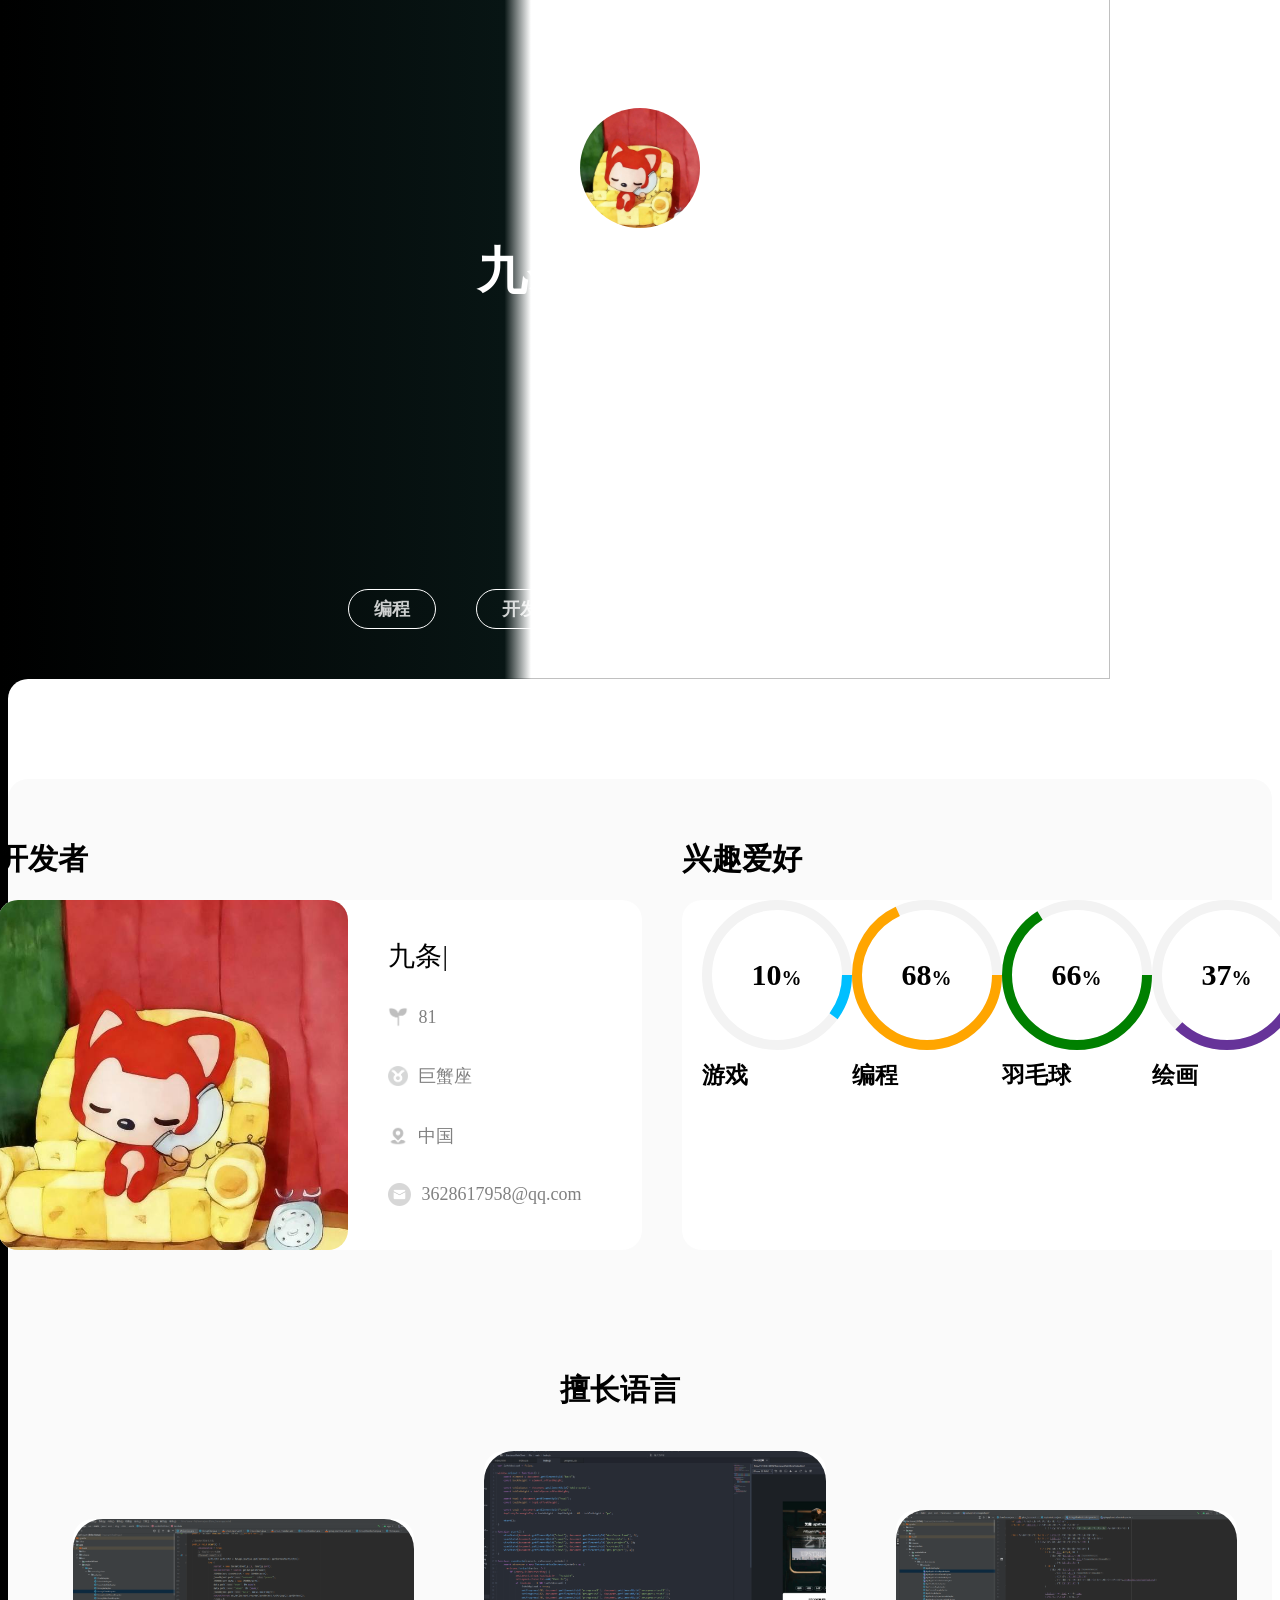
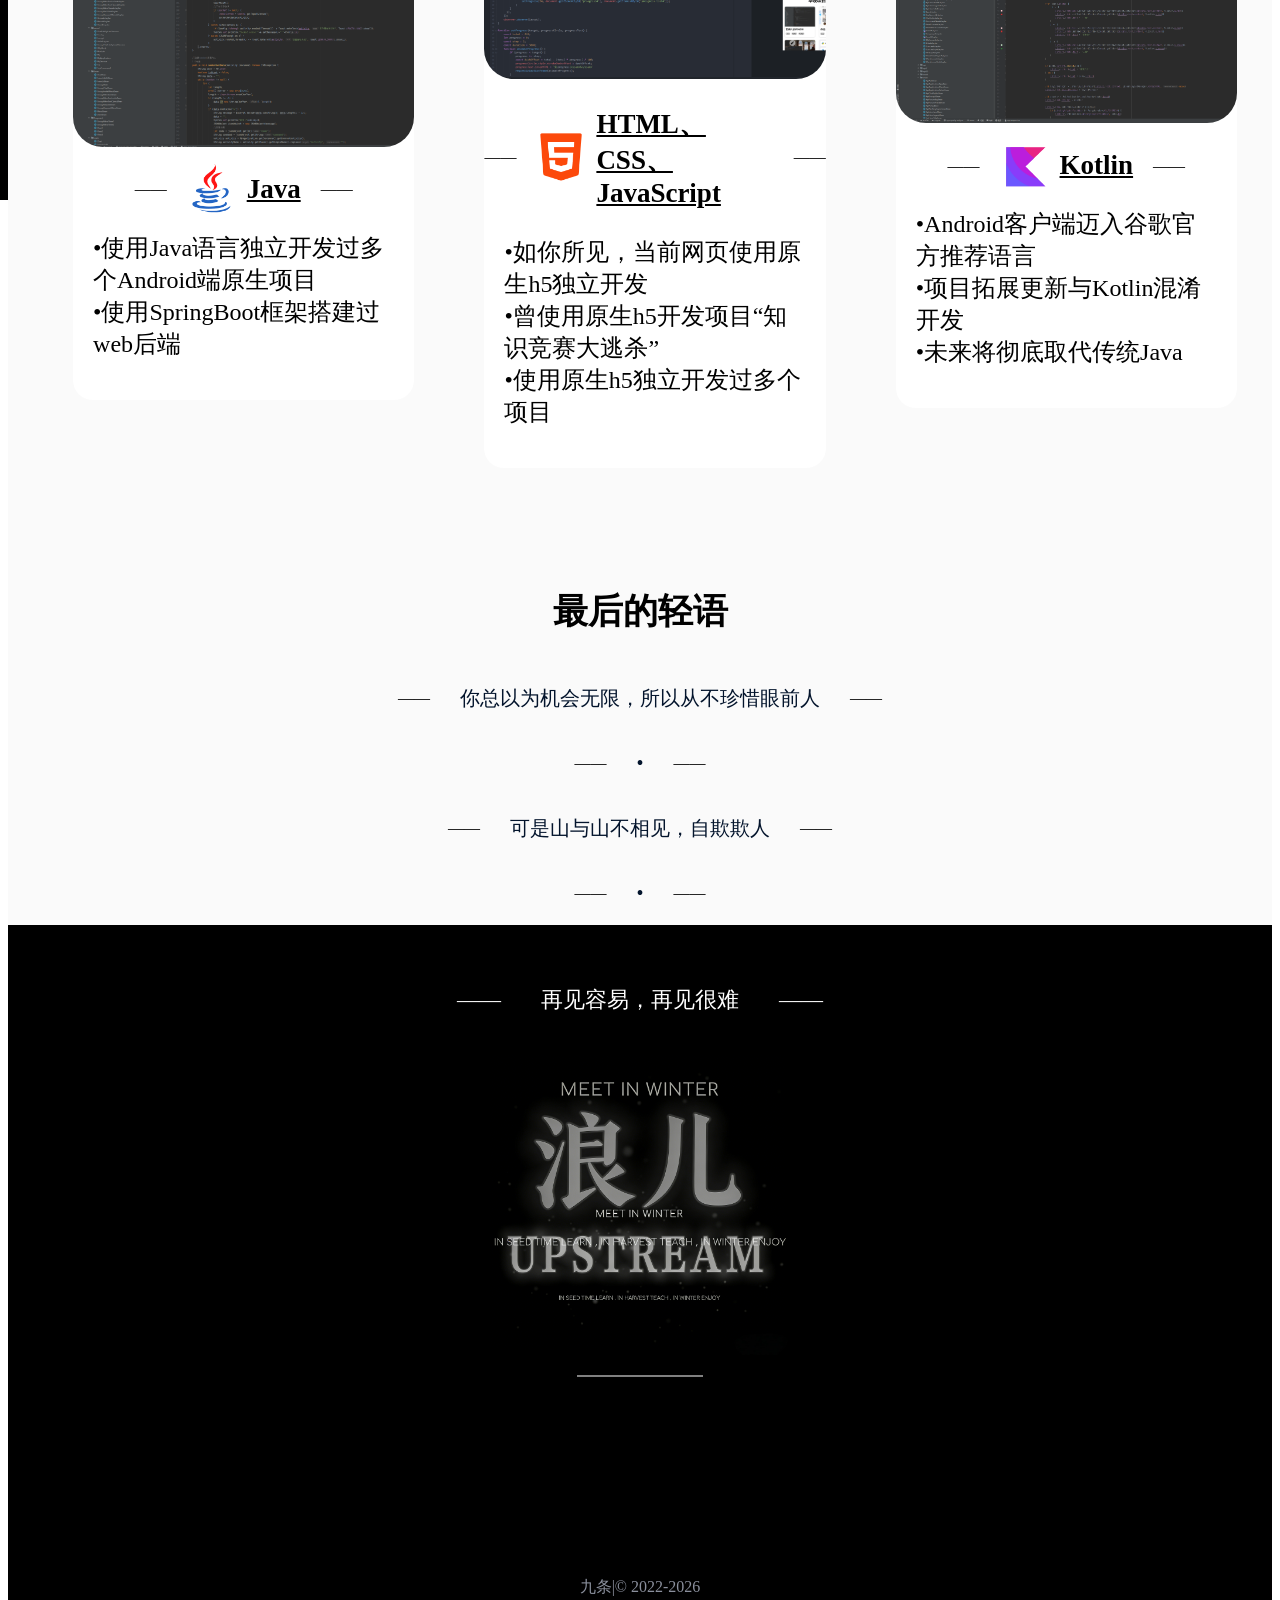
==== index.html @ e0dfeb49 "Add files via upload" ====
<!DOCTYPE html>
<!-- saved from url=(0075)file:///C:/Users/LX/Desktop/%E4%B8%AA%E4%BA%BA%E4%B8%BB%E9%A1%B5/index.html -->
<html><head><meta http-equiv="Content-Type" content="text/html; charset=UTF-8">
		
		<title>九条|</title>
		<link type="text/css" href="./index_files/index.css" rel="stylesheet">
		<link type="text/css" href="./index_files/progress.css" rel="stylesheet">
		<link type="text/css" href="./index_files/load.css" rel="stylesheet">
		<script src="./index_files/index.js"></script>
	</head>
	<body style="overflow: visible;">
		<div class="container" id="loadSpace" style="visibility: hidden;">
			<div class="loading"><i></i><i></i><i></i><i></i></div>
		</div>
		<div class="image-container">
			<div id="back-space"></div>
			<img src="./index_files/back_le.png" id="back" style="height: 1098px; margin-top: -219.6px;">
		</div>
		<div class="content">
			<!--top space-->
			<div class="content-space" id="top1">
				<div class="content-space" id="t">
					<img src="./index_files/my.jpg" id="icon">
					<p class="title">九条| upstream</p>
					<div class="divider"></div>
					<p class="description">保持沉默和你的优雅</p>
					<div class="divider"></div>
					<p class="description">欢迎到来</p>
				</div>
			</div>
			<!--content space-->
			<div class="content-space" id="top2">
				<div id="table-space">
					<div class="table-space">
						<p class="table">编程</p>
					</div>
					<div class="table-space">
						<p class="table">开发</p>
					</div>
					<div class="table-space">
						<p class="table">运维</p>
					</div>
					<div class="table-space">
						<p class="table">教学</p>
					</div>
					<div class="table-space">
						<p class="table">IT</p>
					</div>
				</div>
				<!--card space-->
				<div id="main-space">
					<!-- <p class="main-title" id="main-1">毕设项目</p>
					<div class="project-space" id="main-2">
						<div class="project-card" onclick="project1()">
							<img src="img/project1.png" class="project-img"/>
							<p class="project-description">艺南 Upstream</p>
							<div class="project-table-space">
								<div class="project-table">
									<p class="project-language">Java</p>
								</div>
								<div class="project-table">
									<p class="project-language">Netty</p>
								</div>
								<div class="project-table">
									<p class="project-language">Flutter</p>
								</div>
							</div>
						</div>
						<div class="project-card" onclick="project2()">
							<img src="img/project2.jpg" class="project-img"/>
							<p class="project-description">水仙 Narcissus</p>
							<div class="project-table-space">
								<div class="project-table">
									<p class="project-language">Java</p>
								</div>
								<div class="project-table">
									<p class="project-language">PHP</p>
								</div>
								<div class="project-table">
									<p class="project-language">Swoole</p>
								</div>
								<div class="project-table">
									<p class="project-language">Android</p>
								</div>
							</div>
						</div>
						<div class="project-card" onclick="project3()">
							<img src="img/project3.jpg" class="project-img"/>
							<p class="project-description">老王岛 Game</p>
							<div class="project-table-space">
								<div class="project-table">
									<p class="project-language">C++</p>
								</div>
								<div class="project-table">
									<p class="project-language">UE4</p>
								</div>
								<div class="project-table">
									<p class="project-language">Java</p>
								</div>
								<div class="project-table">
									<p class="project-language">Netty</p>
								</div>
							</div>
						</div>
						<div class="project-card" onclick="project4()">
							<img src="img/project4.jpg" class="project-img"/>
							<p class="project-description">JieDanHome</p>
							<div class="project-table-space">
								<div class="project-table">
									<p class="project-language">Java</p>
								</div>
								<div class="project-table">
									<p class="project-language">PHP</p>
								</div>
								<div class="project-table">
									<p class="project-language">Swoole</p>
								</div>
								<div class="project-table">
									<p class="project-language">Android</p>
								</div>
							</div>
						</div>
					</div> -->
					<!--developer and hobby space-->
					<div id="developer-space" class="fade-in" style="visibility: visible;">
						<div id="developer-row-space">
							<!-- developer -->
							<div class="developer-column-sapce">
								<p class="card-text">开发者</p>
								<div class="developer-row" id="developer-data-card">
									<img src="./index_files/my.jpg" id="head">
									<div class="developer-column slideInOut-amin" id="developer-data">
										<p class="developer-name">九条|</p>
										<div class="developer-data-space">
											<img src="./index_files/age.png" class="developer-data-img">
											<p class="developer-data-text">81</p>
										</div>
										<div class="developer-data-space">
											<img src="./index_files/moon.png" class="developer-data-img">
											<p class="developer-data-text">巨蟹座</p>
										</div>
										<div class="developer-data-space">
											<img src="./index_files/address.png" class="developer-data-img">
											<p class="developer-data-text">中国</p>
										</div>
										<div class="developer-data-space">
											<img src="./index_files/mail.png" class="developer-data-img2">
											<p class="developer-data-text">3628617958@qq.com</p>
										</div>
									</div>
								</div>
							</div>
							<div id="view1"></div>
							<!-- hobby -->
							<div class="developer-column-sapce">
								<p class="card-text">兴趣爱好</p>
								<div class="hobby-data" id="hobby-data">
									<div class="box">
										<div class="percent" id="p1" onclick="p1()">
											<svg>
												<circle cx="70" cy="70" r="70"></circle>
												<circle cx="70" cy="70" r="70" id="proagress1" style="stroke-dashoffset: 396;"></circle>
											</svg>
											<div class="number">
												<h2 id="proagress-text1">10<span>%</span></h2>
											</div>
										</div>
										<h2 class="text">游戏</h2>
									</div>
									<div class="box">
										<div class="percent" id="p2" onclick="p2()">
											<svg>
												<circle cx="70" cy="70" r="70"></circle>
												<circle cx="70" cy="70" r="70" id="proagress2" style="stroke-dashoffset: 140.8;"></circle>
											</svg>
											<div class="number">
												<h2 id="proagress-text2">68<span>%</span></h2>
											</div>
										</div>
										<h2 class="text">编程</h2>
									</div>
									<div class="box">
										<div class="percent" id="p3" onclick="p3()">
											<svg>
												<circle cx="70" cy="70" r="70"></circle>
												<circle cx="70" cy="70" r="70" id="proagress3" style="stroke-dashoffset: 149.6;"></circle>
											</svg>
											<div class="number">
												<h2 id="proagress-text3">66<span>%</span></h2>
											</div>
										</div>
										<h2 class="text">羽毛球</h2>
									</div>
									<div class="box">
										<div class="percent" id="p4" onclick="p4()">
											<svg>
												<circle cx="70" cy="70" r="70"></circle>
												<circle cx="70" cy="70" r="70" id="proagress4" style="stroke-dashoffset: 277.2;"></circle>
											</svg>
											<div class="number">
												<h2 id="proagress-text4">37<span>%</span></h2>
											</div>
										</div>
										<h2 class="text">绘画</h2>
									</div>
								</div>
							</div>
						</div>
					</div>
					<div id="language-top"><p class="card-text">擅长语言</p></div>
					<div id="developer-space3">
						<!--language space-->
						<div class="language-row fade-in" id="language1" style="visibility: visible;">
							<div id="view2"></div>
							<div class="language-card">
								<img src="./index_files/java_project.png" class="language-project">
								<div class="language-space">
									<p>——</p>
									<img src="./index_files/java.png" class="language-img">
									<p class="underline">Java</p>
									<p>——</p>
								</div>
								<p class="language-content">•使用Java语言独立开发过多个Android端原生项目<br>•使用SpringBoot框架搭建过web后端<br></p>
							</div>
							<div class="language-card">
								<img src="./index_files/html_project.png" class="language-project">
								<div class="language-space">
									<p>——</p>
									<img src="./index_files/html.png" class="language-img">
									<p class="underline">HTML、CSS、JavaScript</p>
									<p>——</p>
								</div>
								<div class="language-content-space">
									<p class="language-content">•如你所见，当前网页使用原生h5独立开发<br>•曾使用原生h5开发项目“知识竞赛大逃杀”<br>•使用原生h5独立开发过多个项目</p>
								</div>
							</div>
							<div class="language-card">
								<img src="./index_files/kotlin_project.jpg" class="language-project">
								<div class="language-space">
									<p>——</p>
									<img src="./index_files/kotlin.png" class="language-img">
									<p class="underline">Kotlin</p>
									<p>——</p>
								</div>
								<div class="language-content-space">
									<p class="language-content">•Android客户端迈入谷歌官方推荐语言<br>•项目拓展更新与Kotlin混淆开发<br>•未来将彻底取代传统Java</p>
								</div>
							</div>
						</div>
						<div style="margin-top: 60px;"></div>
						<!--experienced space-->
						
						<div id="experienced">
							
						</div>
						<p class="main-title">最后的轻语</p>
						<div class="language-space">
							<p>——</p>
							<p class="bottom-text">你总以为机会无限，所以从不珍惜眼前人</p>
							<p>——</p>
						</div>
						<div class="language-space">
							<p>——</p>
							<p class="bottom-text">•</p>
							<p>——</p>
						</div>
						<div class="language-space">
							<p>——</p>
							<p class="bottom-text">可是山与山不相见，自欺欺人</p>
							<p>——</p>
						</div>
						<div class="language-space">
							<p>——</p>
							<p class="bottom-text">•</p>
							<p>——</p>
						</div>
					</div>
					<div id="bottom-space">
						<div class="language-space">
							<p class="neon">——</p>
							<p class="neon">再见容易，再见很难</p>
							<p class="neon">——</p>
						</div>
						<img src="./index_files/le.png" id="bottom-img">
						<div class="divider"></div>
						<p class="bottom-text-2">九条|©️ 2022-2026</p>
					</div>
				</div>
			</div>
		</div>
	
</body></html>
---- index_files/index.css ----
vip
升级VIP
畅享AI智能解题特权
了解详情
聊天历史记录

暂无会话历史记录哦～

打开大学搜题酱APP在 「我的」页
点击「电脑端扫码」
下载大学搜题酱App
帮助
body {
	width: 100%;
	margin: 0;
	padding: 0;
	overflow: hidden;
}
.image-container {
	position: absolute;
	width: 100%;
	top: 0;
	left: 0;
	z-index: -1;
	display: flex;
}
.image-container img {
	width: 80%;
	height: auto;
}
#back-space {
	background: linear-gradient(to right, black, #081514 95%, rgba(12, 17, 16, 0));
	width: 50%;
	height: 200vh;
	margin-right: -100px;
	z-index: 0;
}
#top-title {
	color: white;
	font-size: 80px;
	margin-left: 50px;
	margin-top: 50px;
	font-weight: 500;
}
.content {
	width: 100%;
	display: flex;
	justify-content: center;
	align-items: center;
	flex-direction: column;
}
.content-space {
	width: 100%;
	display: flex;
	justify-content: center;
	align-items: center;
	flex-direction: column;
}
#icon {
	width: 120px;
	height: 120px;
	border-radius: 60px;
	margin-top: 100px;
	transition: transform 0.3s ease;
}
#icon:hover {
	transform: scale(1.2);
}
.title {
	color: white;
	font-size: 50px;
	font-weight: 700;
	margin-top: 10px;
	margin-bottom: 20px;
}
.table {
	color: rgba(255, 255, 255, 0.8);
	font-size: 18px;
	font-weight: 700;
	margin-left: 25px;
	margin-right: 25px;
	margin-top: 7px;
	margin-bottom: 7px;
}
.divider {
    height: 2px;
    background-color: rgba(255, 255, 255, 0.5);
    width: 10%;
	margin: 20px;
}
.description {
	color: rgba(255, 255, 255, 0.8);
	font-size: 18px;
}
#top2 {
	margin-top: 40px;
}
#main-space {
	width: 100%;
	height: 2500px;
	background-color: white;
	display: flex;
	align-items: center;
	flex-direction: column;
	margin-top: 30px;
	border-radius: 20px;
}
.table-space {
    border: 1.5px solid white;
    background-color: rgba(255, 255, 255, 0);
    border-radius: 50px;
	margin: 20px;
	transition: transform 0.3s ease;
	cursor: pointer;
}
.table-space:hover {
	transform: scale(1.2);
}
#table-space {
	display: flex;
	animation: fade-in 0.7s ease forwards;
}
.main-title {
	color: black;
	font-size: 35px;
	font-weight: 700;
	margin-bottom: 30px;
	margin-top: 50px;
}
.project-space {
	width: 100%;
	display: flex;
	justify-content: space-around;
	margin-bottom: 50px;
}
.project-card {
	width: 20%;
	border-radius: 20px;
	box-shadow: 0 1px 10px 1px rgba(0, 0, 0, 0.2);
	display: flex;
	flex-direction: column;
	margin-top: 40px;
	transition: box-shadow 0.3s ease, transform 0.3s ease;
	cursor: pointer;
}
.project-card:hover {
	box-shadow: 0 4px 30px 1px rgba(0, 0, 0, 0.2);
	transform: translateY(-5px);
}
.project-img {
	border-radius: 20px 20px 0px 0px;
}
.project-description {
	color: black;
	font-size: 24px;
	font-weight: 600;
	margin-top: 10px;
	margin-left: 15px;
	margin-bottom: 15px;
}
.project-table-space {
	display: flex;
	flex-direction: row;
	margin-bottom: 20px;
	margin-left: 5px;
	margin-right: 10px;
}
.project-table {
	border-radius: 30px;
	margin: 7px;
	background-color: lightgrey;
}
.project-language {
	color: black;
	font-size: 15px;
	margin-top: 5px;
	margin-bottom: 5px;
	margin-left: 10px;
	margin-right: 10px;
}
#developer-space {
	width: 100%;
	background-color: #FAFAFA;
	display: flex;
	align-items: center;
	flex-direction: column;
	margin-top: 100px;
	border-radius: 20px;
	visibility: hidden;
}
.developer-space {
	background-color: white;
	display: flex;
	align-items: center;
	flex-direction: column;
	border-radius: 20px;
	padding-left: 30px;
	padding-right: 30px;
	padding-top: 20px;
	padding-bottom: 20px;
}
.developer-column {
	width: 100%;
	display: flex;
	flex-direction: column;
	border-radius: 20px;
	margin-left: 40px;
	margin-right: 60px;
}
#developer-data {
	z-index: 0;
	opacity: 0;
}
.slideInOut-amin {
	animation: slideInOut 2s ease forwards;
}
@keyframes slideInOut {
	0% {
		transform: translateX(-100%);
	}
	50% {
		transform: translateX(-100%);
		opacity: 0;
	}
	100% {
		opacity: 1;
		transform: translateX(0);
	}
}
.developer-row {
	width: 100%;
	display: flex;
	align-items: center;
	flex-direction: row;
	border-radius: 20px;
}
#developer-data-card {
	border-radius: 20px;
	background-color: white;
}
#developer-row-space {
	width: 100%;
	display: flex;
	align-items: center;
	flex-direction: row;
	justify-content: center;
	margin-top: 40px;
}
.developer-column-sapce {
	display: flex;
	flex-direction: column;
	margin-left: 40px;
}
#head {
	width: 350px;
	height: 350px;
	border-radius: 20px;
	z-index: 1;
	transition: transform 0.3s ease;
}
#head:hover {
	transform: scale(1.05);
}
.developer-name {
	color: black;
	font-size: 27px;
	font-weight: 500;
	margin-top: 10px;
	margin-bottom: 15px;
}
.developer-data {
	display: flex;
	width: 100%;
	justify-content: center;
}
.developer-data-img {
	width: 20px;
	height: 20px;
	z-index: 2;
}
.developer-data-img2 {
	width: 23px;
	height: 23px;
}
.developer-data-space {
	display: flex;
	align-items: center;
}
.developer-data-text {
	color: gray;
	font-size: 18px;
	margin-left: 10px;
	user-select: text;
}
.developer-data-break {
	color: gray;
	font-size: 25px;
	margin-left: 20px;
	margin-right: 20px;
}
.card-space {
	width: 100%;
	display: flex;
	border-radius: 8px;
}
.card-text {
	color: black;
	font-size: 30px;
	font-weight: 600;
	margin-top: 20px;
	margin-right: 40px;
	margin-bottom: 20px;
}
@keyframes slideIn {
	0% {
		transform: translateY(50%);
	}
	100% {
		transform: translateY(0);
	}
}
@keyframes fade-in {
	0% {
		opacity: 0;
		transform: translateY(50px);
	}
	50% {
		opacity: 0;
		transform: translateY(50px);
	}
	100% {
		opacity: 1;
		transform: translateY(0);
	}
}
.fade-in {
	transform: translateY(50px);
	animation: fade-in 1s ease forwards;
}
#t{
	animation: slideIn 0.5s ease-in-out;
}
#main-1, #main-2, #main-3 {
	animation: fade-in 1s ease forwards;
}
#developer-load {
	visibility: hidden;
}
#developer-space3 {
	width: 100%;
	display: flex;
	align-items: center;
	flex-direction: column;
	background-color: #FAFAFA;
}
.hobby-data {
	display: flex;
	justify-content: space-around;
	height: 350px;
	background-color: white;
	border-radius: 20px;
	padding-left: 20px;
	padding-right: 20px;
}
.circle-amin {
	position: absolute;
    width:80vw;
    height: 80vw;
    background-color: #F1F8E9;
    border-radius: 50%;
    animation: c-amin 2s ease-out infinite;
	z-index: -1;
}
 @keyframes c-amin {
    0%  { transform: scale(0);   opacity: 0;  }
    50% { opacity: 1;   }
    100% { transform: scale(1);  opacity: 0;  }
}
#language-top {
	width: 100%;
	background-color: #FAFAFA;
	display: flex;
	padding-top: 100px;
	justify-content: center;
}
.language-row {
	width: 100%;
	display: flex;
	align-items: center;
	flex-direction: row;
	justify-content: space-around;
	visibility: hidden;
}
.language-card {
	width: 27%;
	background-color: white;
	border-radius: 20px;
	display: flex;
	flex-direction: column;
	margin: 20px;
	transition: transform 0.3s ease;
}
.language-card:hover {
	transform: scale(1.05);
}
.underline {
	text-decoration: underline;
	color: black;
	font-size: 27px;
	margin-left: 10px;
	font-weight: 600;
	margin-right: 20px;
}
.language-img {
	width: 50px;
	height: 50px;
	margin-left: 20px;
}
.language-space {
	width: 100%;
	display: flex;
	align-items: center;
	justify-content: center;
}
.language-project {
	border-radius: 30px;
}
.language-content {
	color: black;
	font-size: 24px;
	font-weight: 400;
	margin-top: 0px;
	margin-left: 20px;
	margin-right: 20px;
	margin-bottom: 40px;
}
.language-content-space {
	width: 100%;
	display: flex;
}
.experienced-space {
	width: 87%;
	display: flex;
}
.experienced-content {
	color: black;
	font-size: 20px;
	font-weight: 500;
	margin-left: 20px;
	margin-right: 20px;
}
#experienced {
	width: 100%;
	background-color: white;
	margin-top: -10px;
	display: flex;
	justify-content: center;
}
#experienced-space {
	width: 30%;
	display: flex;
	flex-direction: column;
	visibility: hidden;
	margin-top: 70px;
}
#line {
	width: 3px;
	height: 1730px;
	background-color: grey;
	margin-left: 8px;
	position: absolute;
}
.diamond {
	position: relative;
	width: 40px;
	height: 40px;
	background-color: white;
	margin-left: -10px;
}
.diamond::before {
	content: '';
	position: absolute;
	top: 50%;
	left: 50%;
	width: 22px;
	height: 22px;
	background-color: orange;
	transform: translate(-50%, -50%) rotate(45deg);
}
#experienced-content-space {
	display: flex;
}
#experienced-space-right {
	width: 100%;
	display: flex;
	flex-direction: column;
}
.experienced-content-space {
	width: 100%;
	background-color: #f3f3f3;
	margin-left: 20px;
	margin-top: 50px;
	border-radius: 20px;
	margin-bottom: 40px;
}
.experienced-space-right {
	display: flex;
	flex-direction: column;
}
.experienced-space-content {
	display: flex;
}
#card-space {
	background-color: white;
	border-radius: 10px;
	display: flex;
	justify-content: center;
	align-items: center;
}
#card-text {
	color: black;
	font-size: 30px;
	font-weight: 600;
	margin-top: 15px;
	margin-right: 40px;
	margin-bottom: 15px;
	margin-left: 40px;
}
.neon {
	color: white;
	font-size: 22px;
	-webkit-animation: shining 0.5s alternate infinite;
	animation: shining 0.5s alternate infinite;
	margin-top: 60px;
	text-align: center;
	margin-left: 20px;
	margin-right: 20px;
	margin-bottom: 40px;
}
@-webkit-keyframes shining {
	from {
		text-shadow: 0 0 10px white, 0 0 20px white, 0 0 30px white, 0 0 40px skyblue, 0 0 50px skyblue, 0 0 60px skyblue;
	}

	to {
		text-shadow: 0 0 5px white, 0 0 10px white, 0 0 15px white, 0 0 20px skyblue, 0 0 25px skyblue, 0 0 30px skyblue;
	}
}
#bottom-space {
	width: 100%;
	background-color: black;
	display: flex;
	justify-content: center;
	flex-direction: column;
	align-items: center;
}
.bottom-text {
	font-size: 20px;
	color: #03142c;
	font-weight: 500;
	margin-left: 30px;
	margin-right: 30px;
}
.bottom-text-2 {
	color: #8a8f9c;
	font-size: 16px;
	font-weight: 500;
	margin: auto;
	margin-bottom: 10px;
	margin-top: 180px;
}
#bottom-icp {
	width: 100%;
	display: flex;
	margin-bottom: 70px;
	align-items: center;
	justify-content: center;
}
#bottom-img {
	width: 300px;
}
#bottom-img-2 {
	width: 20px;
}
#bottom-text-2{
	color: #fff;
	font-size: 16px;
	margin-left: 10px;
}
---- index_files/progress.css ----
vip
升级VIP
畅享AI智能解题特权
了解详情
聊天历史记录

暂无会话历史记录哦～

打开大学搜题酱APP在 「我的」页
点击「电脑端扫码」
下载大学搜题酱App
帮助
.box {
	position: relative;
	display: flex;
	justify-content: center;
	flex-direction: column;
	align-items: center;
	margin: 20px;
}
.box .percent {
	position: relative;
	width: 150px;
	height: 150px;
	cursor: pointer;
}
.box .percent svg {
	position: relative;
	width: 150px;
	height: 150px;
}
.box .percent svg circle {
	width: 150px;
	height: 150px;
	stroke-width: 10;
	fill: none;
	stroke: 10;
	transform: translate(5px, 5px);
	stroke-dasharray: 440;
	stroke-dashoffset: 440;
}
#p1 {
	stroke: deepskyblue;
}
#p2 {
	stroke: orange;
}
#p3 {
	stroke: green;
}
#p4 {
	stroke: rebeccapurple;
}
.box .percent svg circle:nth-child(1) {
	stroke-dashoffset: 0;
	stroke: #f3f3f3;
}
#proagress1 {
	stroke-dashoffset: calc(440 - (440 * 40) / 100);
}
#proagress2 {
	stroke-dashoffset: calc(440 - (440 * 82) / 100);
}
#proagress3 {
	stroke-dashoffset: calc(440 - (440 * 70) / 100);
}
#proagress4 {
	stroke-dashoffset: calc(440 - (440 * 54) / 100);
}
.box .percent .number {
	position: absolute;
	top: 0;
	left: 0;
	width: 100%;
	height: 100%;
	display: flex;
	justify-content: center;
	align-items: center;
	color: black;
}
.box .percent .number h2 {
	font-size: 30px;
}
.box .percent .number span {
	font-size: 20px;
}
.box .text {
	margin-top: 10px;
	font-size: 23px;
	font-weight: 600;
}
---- index_files/load.css ----
vip
升级VIP
畅享AI智能解题特权
了解详情
聊天历史记录

暂无会话历史记录哦～

打开大学搜题酱APP在 「我的」页
点击「电脑端扫码」
下载大学搜题酱App
帮助
.loading {
	width: 20px;
	height: 20px;
  transform: rotate(45deg);
  animation: loading-ani1 4s cubic-bezier(0.165, 0.84, 0.44, 1) infinite;
}
.loading i {
  width: 20px;
  height: 20px;
  display: inline-block;
  border-radius: 0.3rem;
  position: absolute;
}
.loading i:nth-child(1) {
  background: #ef5350;
  transform: translate(0, 0);
  animation: loading-ani2 4s ease-in-out infinite;
}
.loading i:nth-child(2) {
  background: #42a5f5;
  transform: rotate(90deg) translate(0, 0);
  animation: loading-ani3 6s ease-in-out infinite;
}
.loading i:nth-child(3) {
  background: #ffca28;
  transform: rotate(180deg) translate(0, 0);
  animation: loading-ani4 8s ease-in-out infinite;
}
.loading i:nth-child(4) {
  background: #5c6bc0;
  transform: rotate(270deg) translate(0, 0);
  animation: loading-ani5 10s ease-in-out infinite;
}
@keyframes loading-ani1 {
  25% {
    transform: rotate(135deg);
  }
  50% {
    transform: rotate(225deg);
  }
  75% {
    transform: rotate(315deg);
  }
  100% {
    transform: rotate(405deg);
  }
}
@keyframes loading-ani2 {
  17.5%,
  25%,
  42.5%,
  50%,
  67.5%,
  75%,
  92.5%,
  100% {
    transform: translate(0, 0);
  }
  12.5%,
  37.5%,
  62.5%,
  87.5% {
    transform: translate(0, 40px);
  }
}
@keyframes loading-ani3 {
  17.5%,
  25%,
  42.5%,
  50%,
  67.5%,
  75%,
  92.5%,
  100% {
    transform: rotate(90deg) translate(0, 0);
  }
  12.5%,
  37.5%,
  62.5%,
  87.5% {
    transform: rotate(90deg) translate(0, 40px);
  }
}
@keyframes loading-ani4 {
  17.5%,
  25%,
  42.5%,
  50%,
  67.5%,
  75%,
  92.5%,
  100% {
    transform: rotate(180deg) translate(0, 0);
  }
  12.5%,
  37.5%,
  62.5%,
  87.5% {
    transform: rotate(180deg) translate(0, 40px);
  }
}
@keyframes loading-ani5 {
  17.5%,
  25%,
  42.5%,
  50%,
  67.5%,
  75%,
  92.5%,
  100% {
    transform: rotate(270deg) translate(0, 0);
  }
  12.5%,
  37.5%,
  62.5%,
  87.5% {
    transform: rotate(270deg) translate(0, 40px);
  }
}
.container {
	width: 100%;
	height: 100%;
	position: absolute;
	top: 50%;
	left: 50%;
	transform: translate(-50%, -50%);
	z-index: 2;
	background-color: white;
	display: flex;
	justify-content: center;
	align-items: center;
}
/* LESS MATERIAL COLOR VARs */
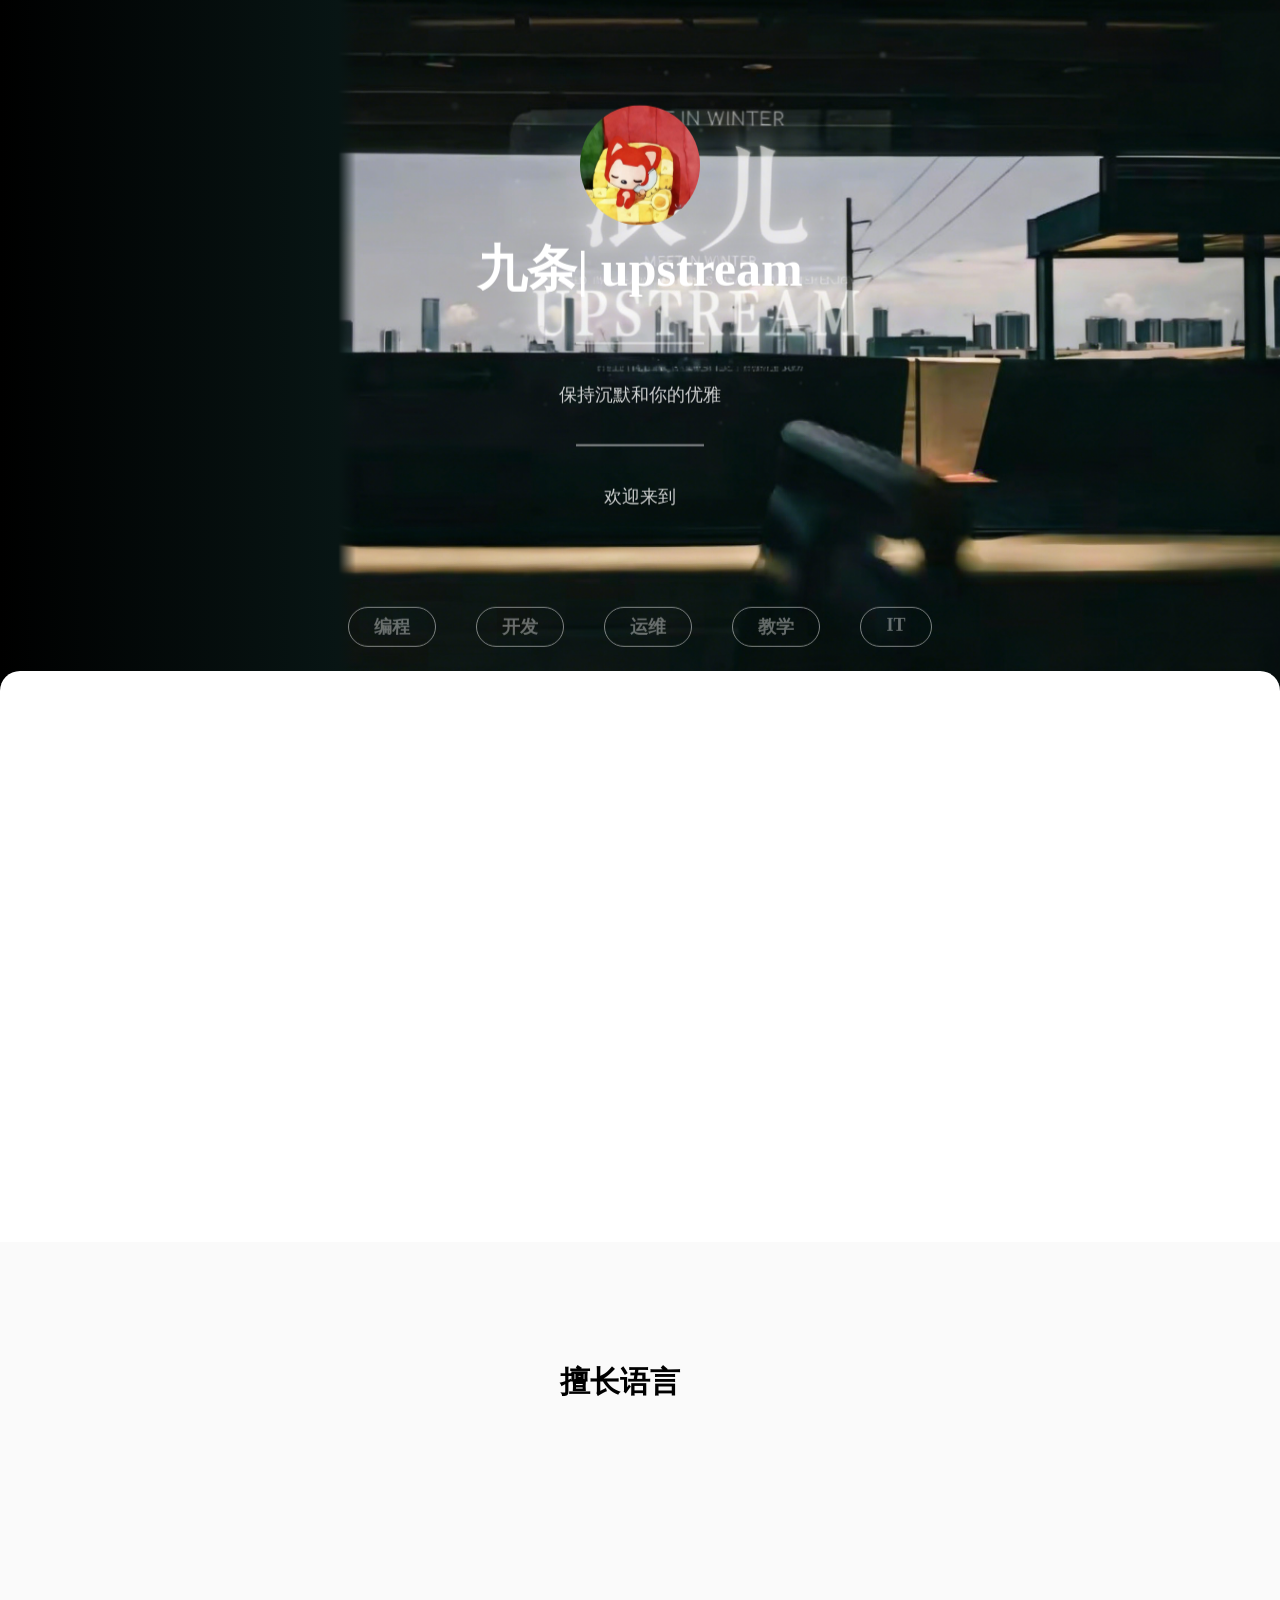
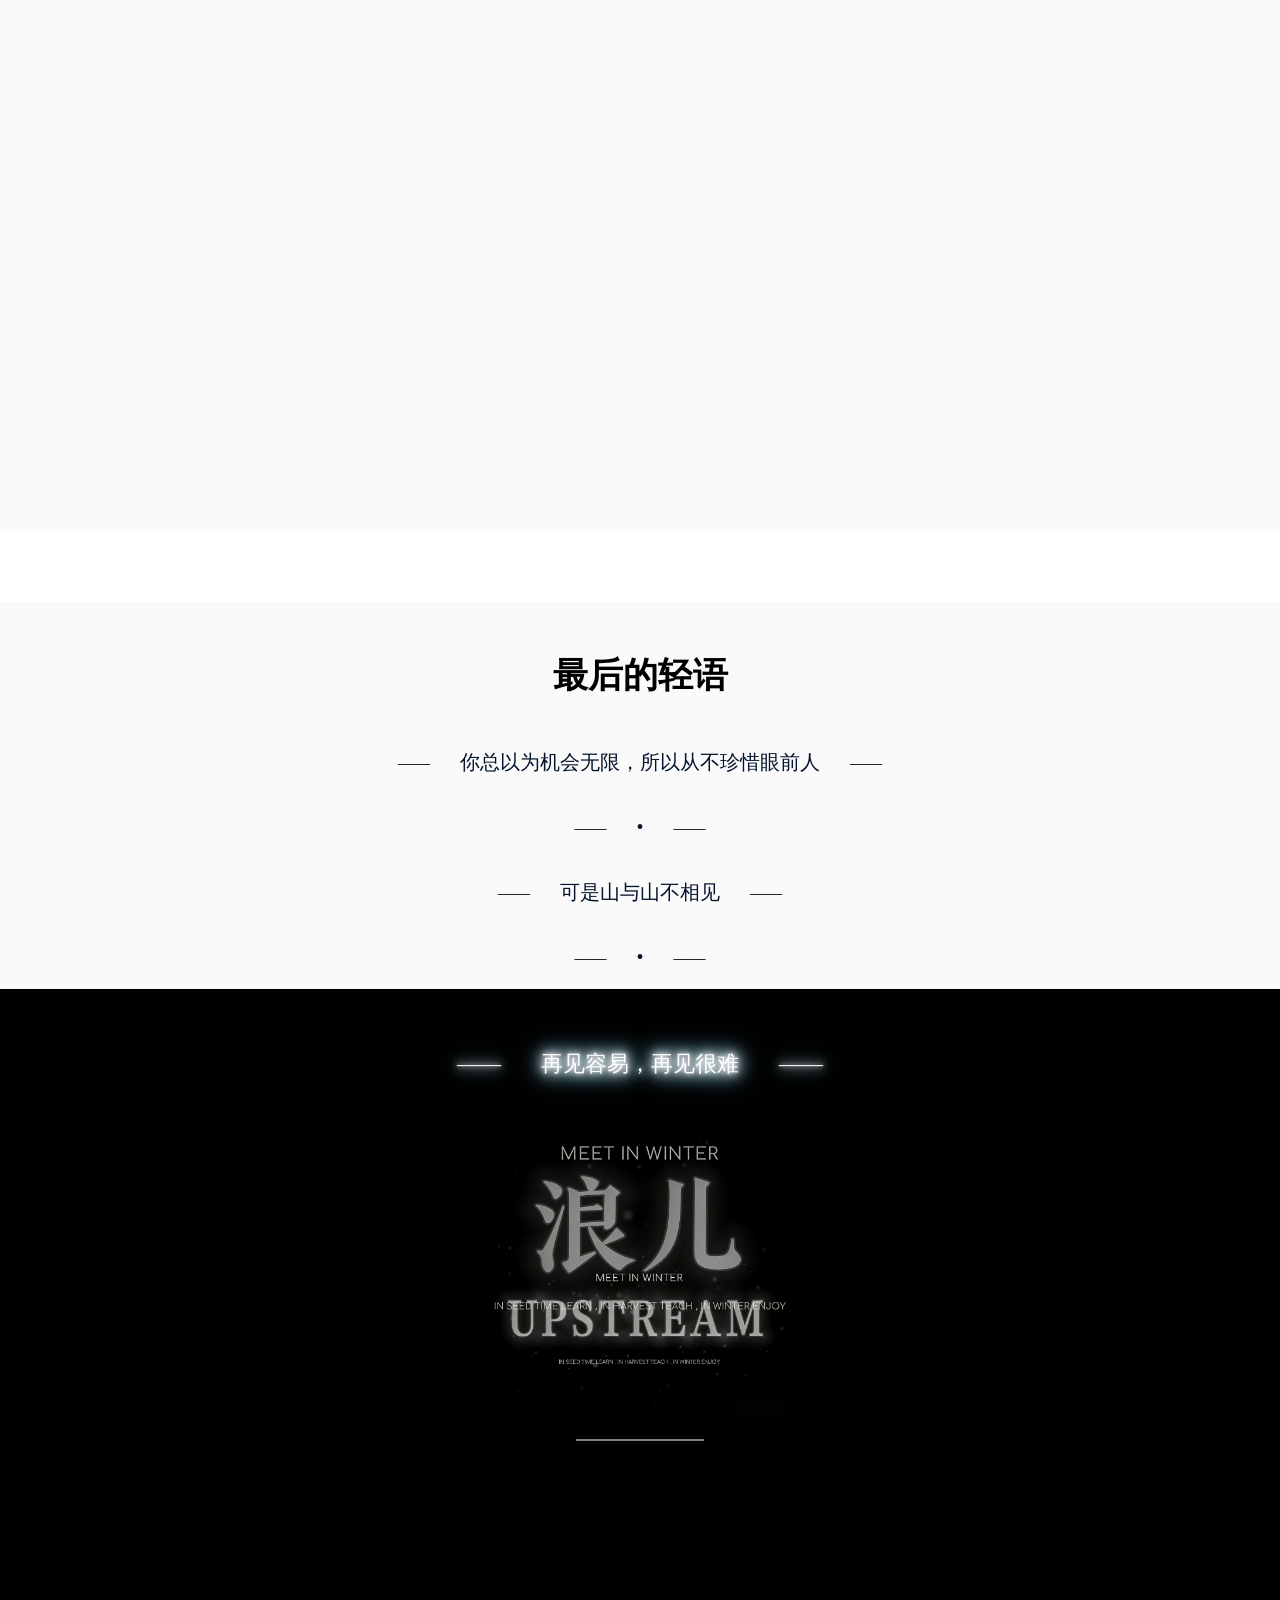
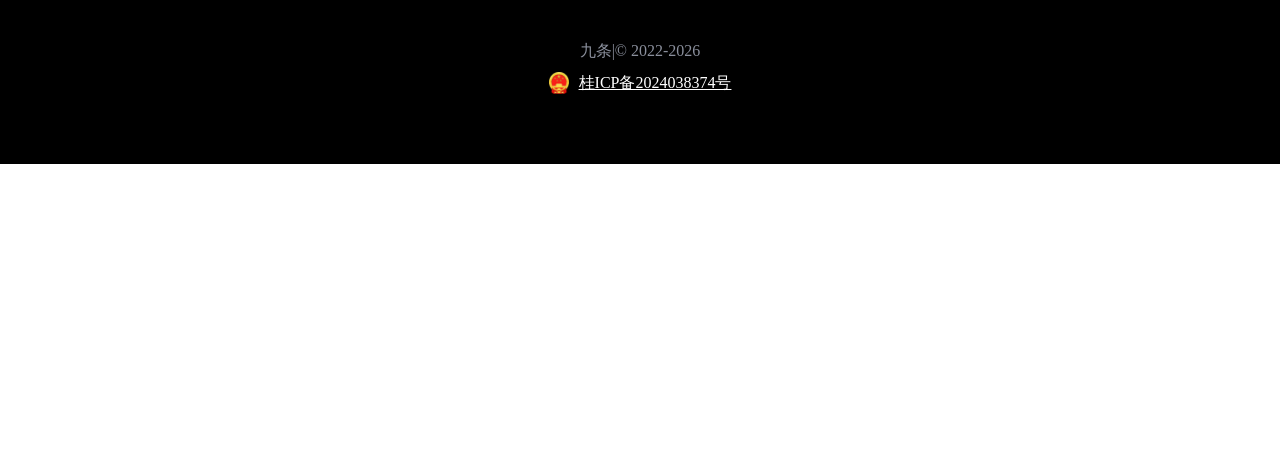
==== commit c82eec5b: "Add files via upload" ====
--- a/index.html
+++ b/index.html
@@ -1,292 +1,15 @@
-<!DOCTYPE html>
-<!-- saved from url=(0075)file:///C:/Users/LX/Desktop/%E4%B8%AA%E4%BA%BA%E4%B8%BB%E9%A1%B5/index.html -->
-<html><head><meta http-equiv="Content-Type" content="text/html; charset=UTF-8">
-		
-		<title>九条|</title>
-		<link type="text/css" href="./index_files/index.css" rel="stylesheet">
-		<link type="text/css" href="./index_files/progress.css" rel="stylesheet">
-		<link type="text/css" href="./index_files/load.css" rel="stylesheet">
-		<script src="./index_files/index.js"></script>
-	</head>
-	<body style="overflow: visible;">
-		<div class="container" id="loadSpace" style="visibility: hidden;">
-			<div class="loading"><i></i><i></i><i></i><i></i></div>
-		</div>
-		<div class="image-container">
-			<div id="back-space"></div>
-			<img src="./index_files/back_le.png" id="back" style="height: 1098px; margin-top: -219.6px;">
-		</div>
-		<div class="content">
-			<!--top space-->
-			<div class="content-space" id="top1">
-				<div class="content-space" id="t">
-					<img src="./index_files/my.jpg" id="icon">
-					<p class="title">九条| upstream</p>
-					<div class="divider"></div>
-					<p class="description">保持沉默和你的优雅</p>
-					<div class="divider"></div>
-					<p class="description">欢迎到来</p>
-				</div>
-			</div>
-			<!--content space-->
-			<div class="content-space" id="top2">
-				<div id="table-space">
-					<div class="table-space">
-						<p class="table">编程</p>
-					</div>
-					<div class="table-space">
-						<p class="table">开发</p>
-					</div>
-					<div class="table-space">
-						<p class="table">运维</p>
-					</div>
-					<div class="table-space">
-						<p class="table">教学</p>
-					</div>
-					<div class="table-space">
-						<p class="table">IT</p>
-					</div>
-				</div>
-				<!--card space-->
-				<div id="main-space">
-					<!-- <p class="main-title" id="main-1">毕设项目</p>
-					<div class="project-space" id="main-2">
-						<div class="project-card" onclick="project1()">
-							<img src="img/project1.png" class="project-img"/>
-							<p class="project-description">艺南 Upstream</p>
-							<div class="project-table-space">
-								<div class="project-table">
-									<p class="project-language">Java</p>
-								</div>
-								<div class="project-table">
-									<p class="project-language">Netty</p>
-								</div>
-								<div class="project-table">
-									<p class="project-language">Flutter</p>
-								</div>
-							</div>
-						</div>
-						<div class="project-card" onclick="project2()">
-							<img src="img/project2.jpg" class="project-img"/>
-							<p class="project-description">水仙 Narcissus</p>
-							<div class="project-table-space">
-								<div class="project-table">
-									<p class="project-language">Java</p>
-								</div>
-								<div class="project-table">
-									<p class="project-language">PHP</p>
-								</div>
-								<div class="project-table">
-									<p class="project-language">Swoole</p>
-								</div>
-								<div class="project-table">
-									<p class="project-language">Android</p>
-								</div>
-							</div>
-						</div>
-						<div class="project-card" onclick="project3()">
-							<img src="img/project3.jpg" class="project-img"/>
-							<p class="project-description">老王岛 Game</p>
-							<div class="project-table-space">
-								<div class="project-table">
-									<p class="project-language">C++</p>
-								</div>
-								<div class="project-table">
-									<p class="project-language">UE4</p>
-								</div>
-								<div class="project-table">
-									<p class="project-language">Java</p>
-								</div>
-								<div class="project-table">
-									<p class="project-language">Netty</p>
-								</div>
-							</div>
-						</div>
-						<div class="project-card" onclick="project4()">
-							<img src="img/project4.jpg" class="project-img"/>
-							<p class="project-description">JieDanHome</p>
-							<div class="project-table-space">
-								<div class="project-table">
-									<p class="project-language">Java</p>
-								</div>
-								<div class="project-table">
-									<p class="project-language">PHP</p>
-								</div>
-								<div class="project-table">
-									<p class="project-language">Swoole</p>
-								</div>
-								<div class="project-table">
-									<p class="project-language">Android</p>
-								</div>
-							</div>
-						</div>
-					</div> -->
-					<!--developer and hobby space-->
-					<div id="developer-space" class="fade-in" style="visibility: visible;">
-						<div id="developer-row-space">
-							<!-- developer -->
-							<div class="developer-column-sapce">
-								<p class="card-text">开发者</p>
-								<div class="developer-row" id="developer-data-card">
-									<img src="./index_files/my.jpg" id="head">
-									<div class="developer-column slideInOut-amin" id="developer-data">
-										<p class="developer-name">九条|</p>
-										<div class="developer-data-space">
-											<img src="./index_files/age.png" class="developer-data-img">
-											<p class="developer-data-text">81</p>
-										</div>
-										<div class="developer-data-space">
-											<img src="./index_files/moon.png" class="developer-data-img">
-											<p class="developer-data-text">巨蟹座</p>
-										</div>
-										<div class="developer-data-space">
-											<img src="./index_files/address.png" class="developer-data-img">
-											<p class="developer-data-text">中国</p>
-										</div>
-										<div class="developer-data-space">
-											<img src="./index_files/mail.png" class="developer-data-img2">
-											<p class="developer-data-text">3628617958@qq.com</p>
-										</div>
-									</div>
-								</div>
-							</div>
-							<div id="view1"></div>
-							<!-- hobby -->
-							<div class="developer-column-sapce">
-								<p class="card-text">兴趣爱好</p>
-								<div class="hobby-data" id="hobby-data">
-									<div class="box">
-										<div class="percent" id="p1" onclick="p1()">
-											<svg>
-												<circle cx="70" cy="70" r="70"></circle>
-												<circle cx="70" cy="70" r="70" id="proagress1" style="stroke-dashoffset: 396;"></circle>
-											</svg>
-											<div class="number">
-												<h2 id="proagress-text1">10<span>%</span></h2>
-											</div>
-										</div>
-										<h2 class="text">游戏</h2>
-									</div>
-									<div class="box">
-										<div class="percent" id="p2" onclick="p2()">
-											<svg>
-												<circle cx="70" cy="70" r="70"></circle>
-												<circle cx="70" cy="70" r="70" id="proagress2" style="stroke-dashoffset: 140.8;"></circle>
-											</svg>
-											<div class="number">
-												<h2 id="proagress-text2">68<span>%</span></h2>
-											</div>
-										</div>
-										<h2 class="text">编程</h2>
-									</div>
-									<div class="box">
-										<div class="percent" id="p3" onclick="p3()">
-											<svg>
-												<circle cx="70" cy="70" r="70"></circle>
-												<circle cx="70" cy="70" r="70" id="proagress3" style="stroke-dashoffset: 149.6;"></circle>
-											</svg>
-											<div class="number">
-												<h2 id="proagress-text3">66<span>%</span></h2>
-											</div>
-										</div>
-										<h2 class="text">羽毛球</h2>
-									</div>
-									<div class="box">
-										<div class="percent" id="p4" onclick="p4()">
-											<svg>
-												<circle cx="70" cy="70" r="70"></circle>
-												<circle cx="70" cy="70" r="70" id="proagress4" style="stroke-dashoffset: 277.2;"></circle>
-											</svg>
-											<div class="number">
-												<h2 id="proagress-text4">37<span>%</span></h2>
-											</div>
-										</div>
-										<h2 class="text">绘画</h2>
-									</div>
-								</div>
-							</div>
-						</div>
-					</div>
-					<div id="language-top"><p class="card-text">擅长语言</p></div>
-					<div id="developer-space3">
-						<!--language space-->
-						<div class="language-row fade-in" id="language1" style="visibility: visible;">
-							<div id="view2"></div>
-							<div class="language-card">
-								<img src="./index_files/java_project.png" class="language-project">
-								<div class="language-space">
-									<p>——</p>
-									<img src="./index_files/java.png" class="language-img">
-									<p class="underline">Java</p>
-									<p>——</p>
-								</div>
-								<p class="language-content">•使用Java语言独立开发过多个Android端原生项目<br>•使用SpringBoot框架搭建过web后端<br></p>
-							</div>
-							<div class="language-card">
-								<img src="./index_files/html_project.png" class="language-project">
-								<div class="language-space">
-									<p>——</p>
-									<img src="./index_files/html.png" class="language-img">
-									<p class="underline">HTML、CSS、JavaScript</p>
-									<p>——</p>
-								</div>
-								<div class="language-content-space">
-									<p class="language-content">•如你所见，当前网页使用原生h5独立开发<br>•曾使用原生h5开发项目“知识竞赛大逃杀”<br>•使用原生h5独立开发过多个项目</p>
-								</div>
-							</div>
-							<div class="language-card">
-								<img src="./index_files/kotlin_project.jpg" class="language-project">
-								<div class="language-space">
-									<p>——</p>
-									<img src="./index_files/kotlin.png" class="language-img">
-									<p class="underline">Kotlin</p>
-									<p>——</p>
-								</div>
-								<div class="language-content-space">
-									<p class="language-content">•Android客户端迈入谷歌官方推荐语言<br>•项目拓展更新与Kotlin混淆开发<br>•未来将彻底取代传统Java</p>
-								</div>
-							</div>
-						</div>
-						<div style="margin-top: 60px;"></div>
-						<!--experienced space-->
-						
-						<div id="experienced">
-							
-						</div>
-						<p class="main-title">最后的轻语</p>
-						<div class="language-space">
-							<p>——</p>
-							<p class="bottom-text">你总以为机会无限，所以从不珍惜眼前人</p>
-							<p>——</p>
-						</div>
-						<div class="language-space">
-							<p>——</p>
-							<p class="bottom-text">•</p>
-							<p>——</p>
-						</div>
-						<div class="language-space">
-							<p>——</p>
-							<p class="bottom-text">可是山与山不相见，自欺欺人</p>
-							<p>——</p>
-						</div>
-						<div class="language-space">
-							<p>——</p>
-							<p class="bottom-text">•</p>
-							<p>——</p>
-						</div>
-					</div>
-					<div id="bottom-space">
-						<div class="language-space">
-							<p class="neon">——</p>
-							<p class="neon">再见容易，再见很难</p>
-							<p class="neon">——</p>
-						</div>
-						<img src="./index_files/le.png" id="bottom-img">
-						<div class="divider"></div>
-						<p class="bottom-text-2">九条|©️ 2022-2026</p>
-					</div>
-				</div>
-			</div>
-		</div>
-	
-</body></html>+<!DOCTYPE html>
+<html lang="zh-CN">
+<head>
+    <meta charset="UTF-8">
+    <title>加载中...</title>
+    <style>
+        body{background:#111;color:red;font-size:22px;text-align:center;margin-top:80px;}
+    </style>
+</head>
+<body>
+    <script>
+            window.location.href = "./phone/phone.html";
+    </script>
+</body>
+</html>
